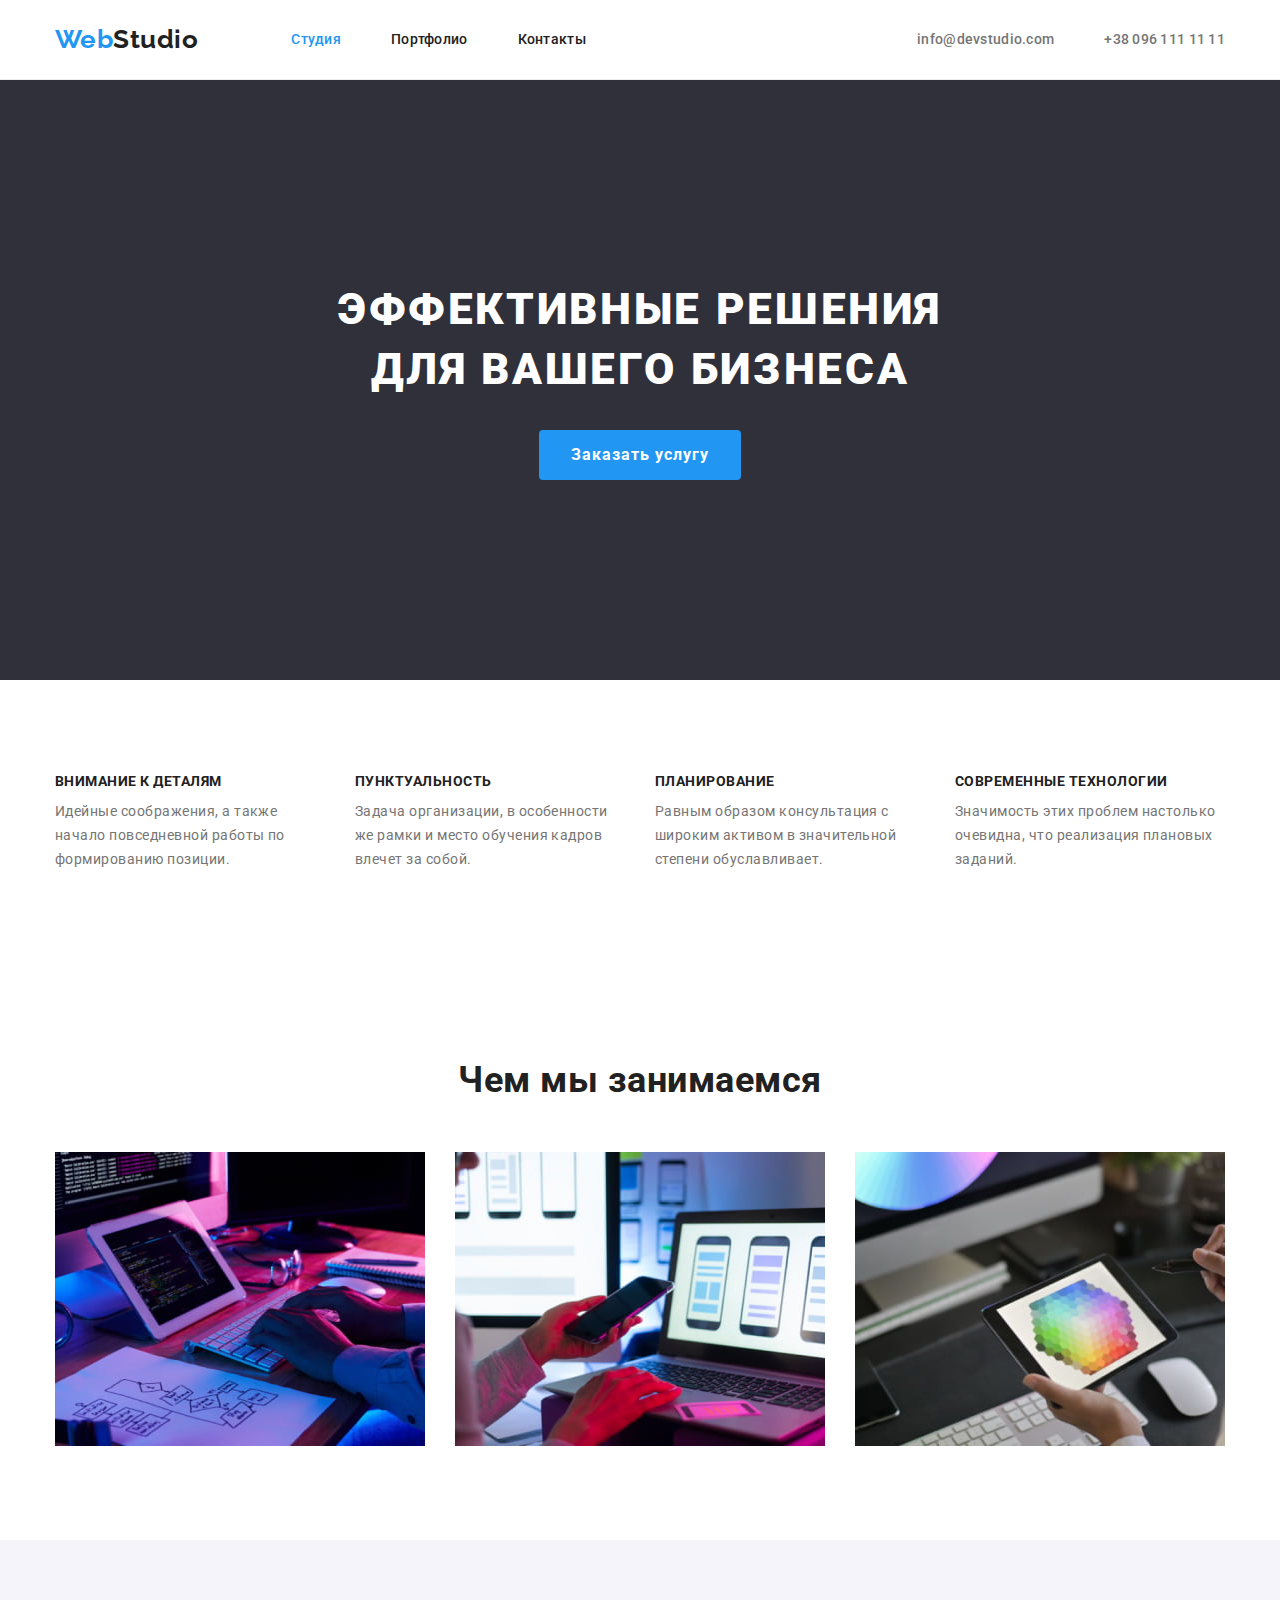
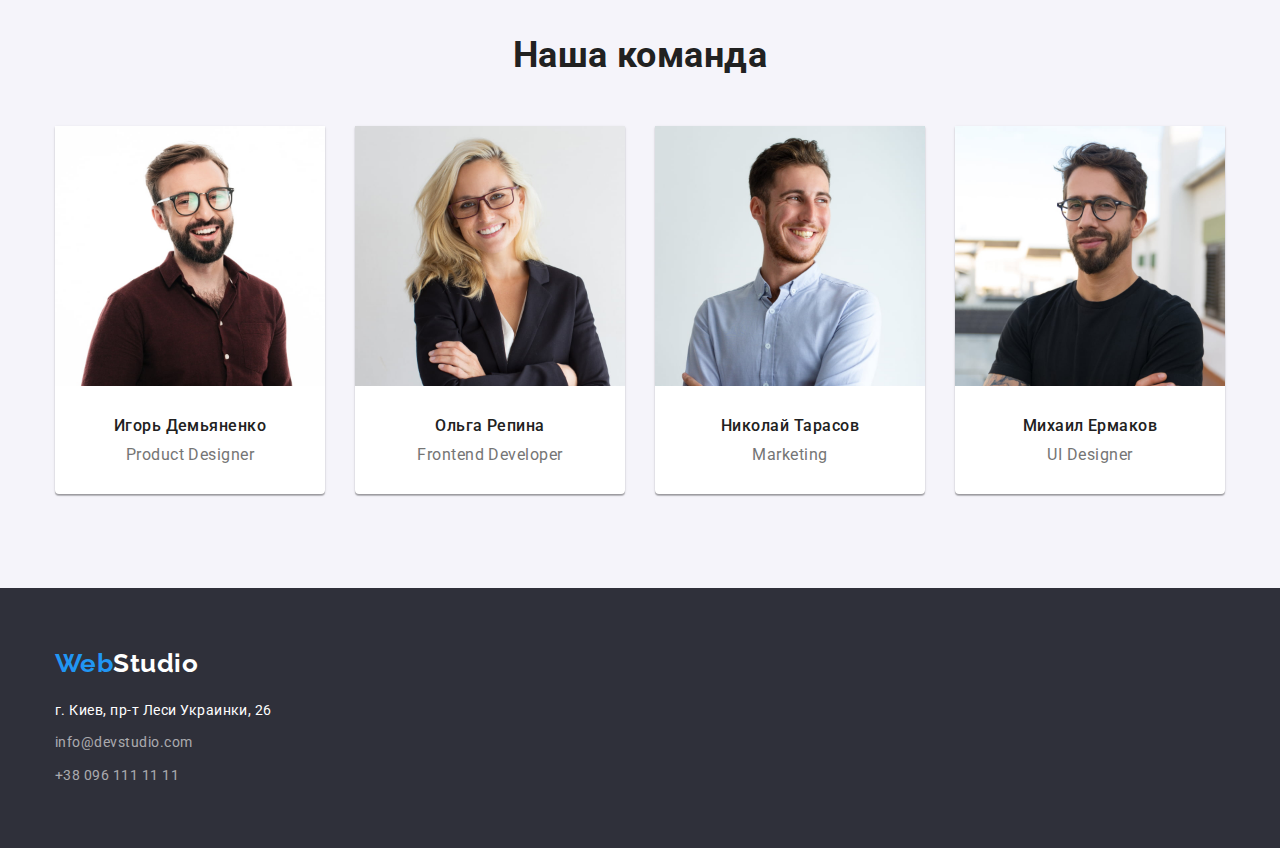
==== index.html @ 5b27667d "файлы с прошлого проэкта" ====
<!DOCTYPE html>
<html lang="ru">
<head>
    <meta charset="UTF-8">
    <meta http-equiv="X-UA-Compatible" content="IE=edge">
    <meta name="viewport" content="width=device-width, initial-scale=1.0">
    <title>Студия</title>
    <link rel="preconnect" href="https://fonts.googleapis.com">
    <link rel="preconnect" href="https://fonts.gstatic.com" crossorigin>
    <link href="https://fonts.googleapis.com/css2?family=Raleway:wght@700&family=Roboto:wght@400;500;700;900&display=swap"
        rel="stylesheet">
    <link rel="stylesheet" href="https://cdnjs.cloudflare.com/ajax/libs/modern-normalize/1.1.0/modern-normalize.min.css">
    <link rel="stylesheet" href="./css/styles.css">
</head>
<body>
    <header class="header">
        <div class="container main-head">
            <nav class="main-head">
                <a href="./index.html" lang="en" class="logo list"><span class="logo-blue list">Web</span>Studio</a>
                <ul class="header-nav list">
                    <li class="item"><a class="header-nav-link current" aria-current="true" href="./index.html">Студия</a></li>
                    <li class="item"><a class="header-nav-link" href="./portfolio.html">Портфолио</a></li>
                    <li class="item"><a class="header-nav-link" href="#">Контакты</a></li>
                </ul>
            </nav>
                <ul class="contacts list">
                    <li class="item"><a class="contacts-link" href="mailto:info@devstudio.com">info@devstudio.com</a></li>
                    <li class="item"><a class="contacts-link" href="tell:+380961111111">+38 096 111 11 11</a></li>
                </ul>
        </div>
    </header>
    <main>
    <section class="main">
        <div class="container">    
            <h1 class="main-title">Эффективные решения <br/>для вашего бизнеса</h1>
            <button class="main-button">Заказать услугу</button>
        </div>
    </section>
    <section class="section">
        <div class="container">
            <h2 class="visually-hidden">Наше преимущество</h2>
            <ul class="advantage-main list">
                <li class="item">
                <h3 class="advantage-title">Внимание к деталям</h3>
                <p class="advantage-text">Идейные соображения, а также начало повседневной работы по формированию позиции.</p>
                </li>
                <li class="item">
                    <h3 class="advantage-title">Пунктуальность</h3>
                    <p class="advantage-text">Задача организации, в особенности же рамки и место обучения кадров влечет за собой.</p>
                </li>
                <li class="item">
                    <h3 class="advantage-title">Планирование</h3>
                    <p class="advantage-text">Равным образом консультация с широким активом в значительной степени обуславливает.</p>
                </li>
                <li class="item">
                    <h3 class="advantage-title">Современные технологии</h3>
                    <p class="advantage-text">Значимость этих проблем настолько очевидна, что реализация плановых заданий.</p>
                </li>
            </ul>
        </div>
    </section>
    <section class="work section">
        <div class="container">
            <h2 class="work-title">Чем мы занимаемся</h2>
            <ul class="work-photo list">
                <li class="item"><img src="./images/pcwork.jpg" alt="работает за компьютером" width="370"></li>
                <li class="item"><img src="./images/telecomunnication.jpg" alt="работа с телефонными коммуникациями" width="370"></li>
                <li class="item"><img src="./images/design.jpg" alt="дизайн графиков" width="370"></li>
            </ul>
        </div>
    </section>
    <section class="command section">
        <div class="container">
            <h2 class="command-main-title">Наша команда</h2>
            <ul  class="command-main list">
                <li class="item"><img src="./images/igordemyanenko.jpg" alt="Игор Демьяненко" width="270">
            <div class="padding">
                <h3 class="command-title">Игорь Демьяненко</h3>
                <p lang="en" class="command-text">Product Designer</p>
            </div>
                </li>
                <li class="item"><img src="./images/olgarepina.jpg" alt="Ольга Репина" width="270">
            <div class="padding">
                <h3 class="command-title">Ольга Репина</h3>
                <p lang="en" class="command-text">Frontend Developer</p>
            </div>  
                </li>
                <li class="item"><img src="./images/nikolaitarasov.jpg" alt="Николай Тарасов" width="270">
            <div class="padding">
                <h3 class="command-title">Николай Тарасов</h3>
                <p lang="en" class="command-text">Marketing</p>
            </div>
                </li>
                <li class="item"><img src="./images/michailyermakov.jpg" alt="Михаил Ермаков" width="270">
            <div class="padding">
                <h3 class="command-title">Михаил Ермаков</h3>
                <p lang="en" class="command-text">UI Designer</p>
            </div>
                </li>
            </ul>
        </div>
    </section>
    </main>
    <footer class="footer">
        <div class="container">
            <a href="./index.html" lang="en" class="footer-logo list"><span class="logo-blue list">Web</span>Studio</a>
            <address class="address">
                <ul class="footer-adress list">
                    <li><a class="footer-googlemaps list" href="https://goo.gl/maps/NU1bq5NP4mPZCGpFA" target="_blank"
                            rel="noopener noreferrer">г. Киев, пр-т
                            Леси Украинки, 26</a></li>
                    <li><a class="footer-link list" href="mailto:info@devstudio.com">info@devstudio.com</a></li>
                    <li><a class="footer-link list" href="tell:+380961111111">+38 096 111 11 11</a></li>
                </ul>
            </address>
        </div>
    </footer>
</body>
</html>
---- css/styles.css ----
:root {
    --primary-text-color: #757575;
    --title-text-color: #212121;
    --accent-color: #2196F3;
    --primary-white: #FFFFFF;
    --background-color:#2F303A;
}

/*block css*/

.container {
    margin: 0 auto;
    width: 1200px;
    padding-left: 15px;
    padding-right: 15px;
}

h1,
h2,
h3,
ul,
p {
    margin: 0;
    padding: 0;
}

.section {
    padding-top: 94px;
    padding-bottom: 94px;
}

.visually-hidden {
    position: absolute;
    width: 1px;
    height: 1px;
    margin: -1px;
    border: 0;
    padding: 0;
    white-space: nowrap;
    clip-path: inset(100%);
    clip: rect(0 0 0 0);
    overflow: hidden;
}

img {
    display: block;
    max-width: 100%;
    height: auto;
}

/* index.html portfolio.html header footer,portfolio.html main */

body {
    color: var(--primary-text-color);
    font-family: 'Roboto',sans-serif;
    letter-spacing: 0.03em;
    background-color: var(--primary-white);
}

.logo {
    font-family: 'Raleway',serif;
    font-weight: 700;
    font-size: 26px;
    line-height: 1.19;
    color:var(--title-text-color);
    margin-right: 93px;
}

.logo-blue {
    color: var(--accent-color);
}

.header {
    border-bottom: 1px solid #ECECEC;
}

.main-head {
    display: flex;
    align-items: center;
}

.header-nav {
    display: flex;
}

.header-nav .item:not(:last-child) {
    margin-right: 50px;
}

.header-nav-link{
    display: block;
    padding-top: 32px;
    padding-bottom: 31px;
    font-weight: 500;
    font-size: 14px;
    line-height: 1.14;
    letter-spacing: 0.02em;
    color: var(--title-text-color);
    text-decoration: none;
}

.header-nav-link:focus,
.header-nav-link:hover{
    color: var(--accent-color);
}

.header-nav-link.current {
    color: var(--accent-color);
}

.list {
    text-decoration: none;
    list-style: none;
}

.contacts {
    display: flex;
    margin-left: auto;
}

.contacts-link {
    padding-top: 32px;
    padding-bottom: 31px;
    font-weight: 500;
    font-size: 14px;
    line-height: 1.14;
    letter-spacing: 0.02em;
    text-decoration: none;
    color: var(--primary-text-color);
}

.contacts-link:hover,
.contacts-link:focus {
    color: var(--accent-color);
}

.contacts .item:not(:last-child) {
    margin-right: 50px;
}

.portfolio-nav {
    display: flex;
    justify-content:center;
}

.portfolio-nav .item:not(:last-child) {
    margin-right: 8px;
}

.portfolio-button {
    font-family: 'Roboto', sans-serif;
    font-weight: 500;
    font-size: 16px;
    line-height:1.62;
    color: var(--title-text-color);
    background-color: #F5F4FA;
    letter-spacing: 0.03em;
    cursor: pointer;
    padding: 6px 22px;
    text-align: center;
    border-radius: 4px;
    border: 1px transparent;
}

.portfolio-button:focus,
.portfolio-button:hover {
    background-color: var(--accent-color);
    color: var(--primary-white);
}

.portfolio-main {
    display: flex;
    margin-top: 50px;
    flex-wrap: wrap;
}

.portfolio-main-pad {
    border: 1px solid #EEEEEE;
    border-top: transparent;
    padding: 20px 24px;
}

.portfolio-main .item {
    margin-right: 30px;
    margin-bottom: 30px;
    width: calc(100% / 3 - 20px);
}

.portfolio-main .item:nth-child(3n) {
    margin-right: 0px;
}

.portfolio-main .item:nth-last-child(-n+3) {
    margin-bottom: 0;
}

.portfolio-title {
    font-weight: 700;
    font-size: 18px;
    line-height: 2;
    letter-spacing: 0.06em;
    color: var(--title-text-color);
}

.portfolio-text {
    font-size: 16px;
    line-height: 1.9;
    margin-top: 4px;
}

.footer {
    background-color: var(--background-color);
    padding-top: 60px;
    padding-bottom: 60px;
}

.footer-adress li:not(:first-child) {
    margin-top: 9px;
}

.footer-logo {
    font-family: 'Raleway',serif;
    font-weight: 700;
    font-size: 26px;
    line-height: 1.19;
    color: var(--primary-white);

}

.footer-googlemaps {
    font-size: 14px;
    line-height: 1.7;
    color: var(--primary-white);
}

.footer-link {
    font-size: 14px;
    line-height: 1.7;
    color: rgba(255, 255, 255, 0.6);
}

.footer-googlemaps:hover,
.footer-googlemaps:focus {
    color: var(--accent-color);
}

.footer-link:hover,
.footer-link:focus {
    color: var(--accent-color);
}

/* index.html main */

.main {
    background-color: var(--background-color);
    padding-top: 200px;
    padding-bottom: 200px;
    text-align: center;
}

.main-title {
    font-weight: 900;
    font-size: 44px;
    line-height: 1.36;
    text-align: center;
    letter-spacing: 0.06em;
    text-transform: uppercase;
    color: var(--primary-white);
}

.main-button {
    font-family: 'Roboto' , sans-serif;
    font-weight: 700;
    font-size: 16px;
    line-height: 1.88;
    letter-spacing: 0.06em;
    color: var(--primary-white);
    background-color: var(--accent-color);
    cursor: pointer;
    padding: 10px 32px;
    min-width: 200px;
    text-align: center;
    border-radius: 4px;
    border: none;
    margin-top: 30px;
}

.main-button:focus,
.main-button:hover {
    color: var(--primary-white);
}

.advantage-main {

    display: flex;
    text-align: left;
}

.advantage-main .item {
    width: calc(100% / 3 - 30px);
}

.advantage-main li:not(:last-child) {
    margin-right: 30px;
}

.advantage-title {
    font-size: 14px;
    line-height: 1.14;
    text-transform: uppercase;
    color: var(--title-text-color);
}

.advantage-text {
    margin-top: 10px;
    font-size: 14px;
    line-height: 1.71;
}

.work-title {
    font-weight: 700;
    font-size: 36px;
    line-height: 1.17;
    text-align: center;
    color: var(--title-text-color);
}

.work-photo {
    display: flex;
    margin-top: 50px;
}

.work-photo .item:not(:last-child) {
    margin-right: 30px;
}

.command {
    background-color: #F5F4FA;
}

.command-main {
    display: flex;
    margin-top: 50px;
}

.command-main .item {
    text-align: center;
    border-radius: 0px 0px 4px 4px;
    background-color: var(--primary-white);
    box-shadow: 0px 1px 3px rgba(0, 0, 0, 0.12),
    0px 1px 1px rgba(0, 0, 0, 0.14),
    0px 2px 1px rgba(0, 0, 0, 0.2);
}

.command-main .item:not(:last-child) {
    margin-right: 30px;
}

.command-main .padding {
    padding-top: 30px;
    padding-bottom: 30px;
}

.command-main-title {
    font-weight: 700;
    font-size: 36px;
    line-height: 1.17;
    text-align: center;
    color: var(--title-text-color);
}

.command-title {
    font-weight: 500;
    font-size: 16px;
    line-height: 1.19;
    color: var(--title-text-color);
}

.command-text {
    margin-top: 10px;
    font-size: 16px;
    line-height: 1.19;
}

.address {
    font-style: normal;
    margin-top: 20px;
}
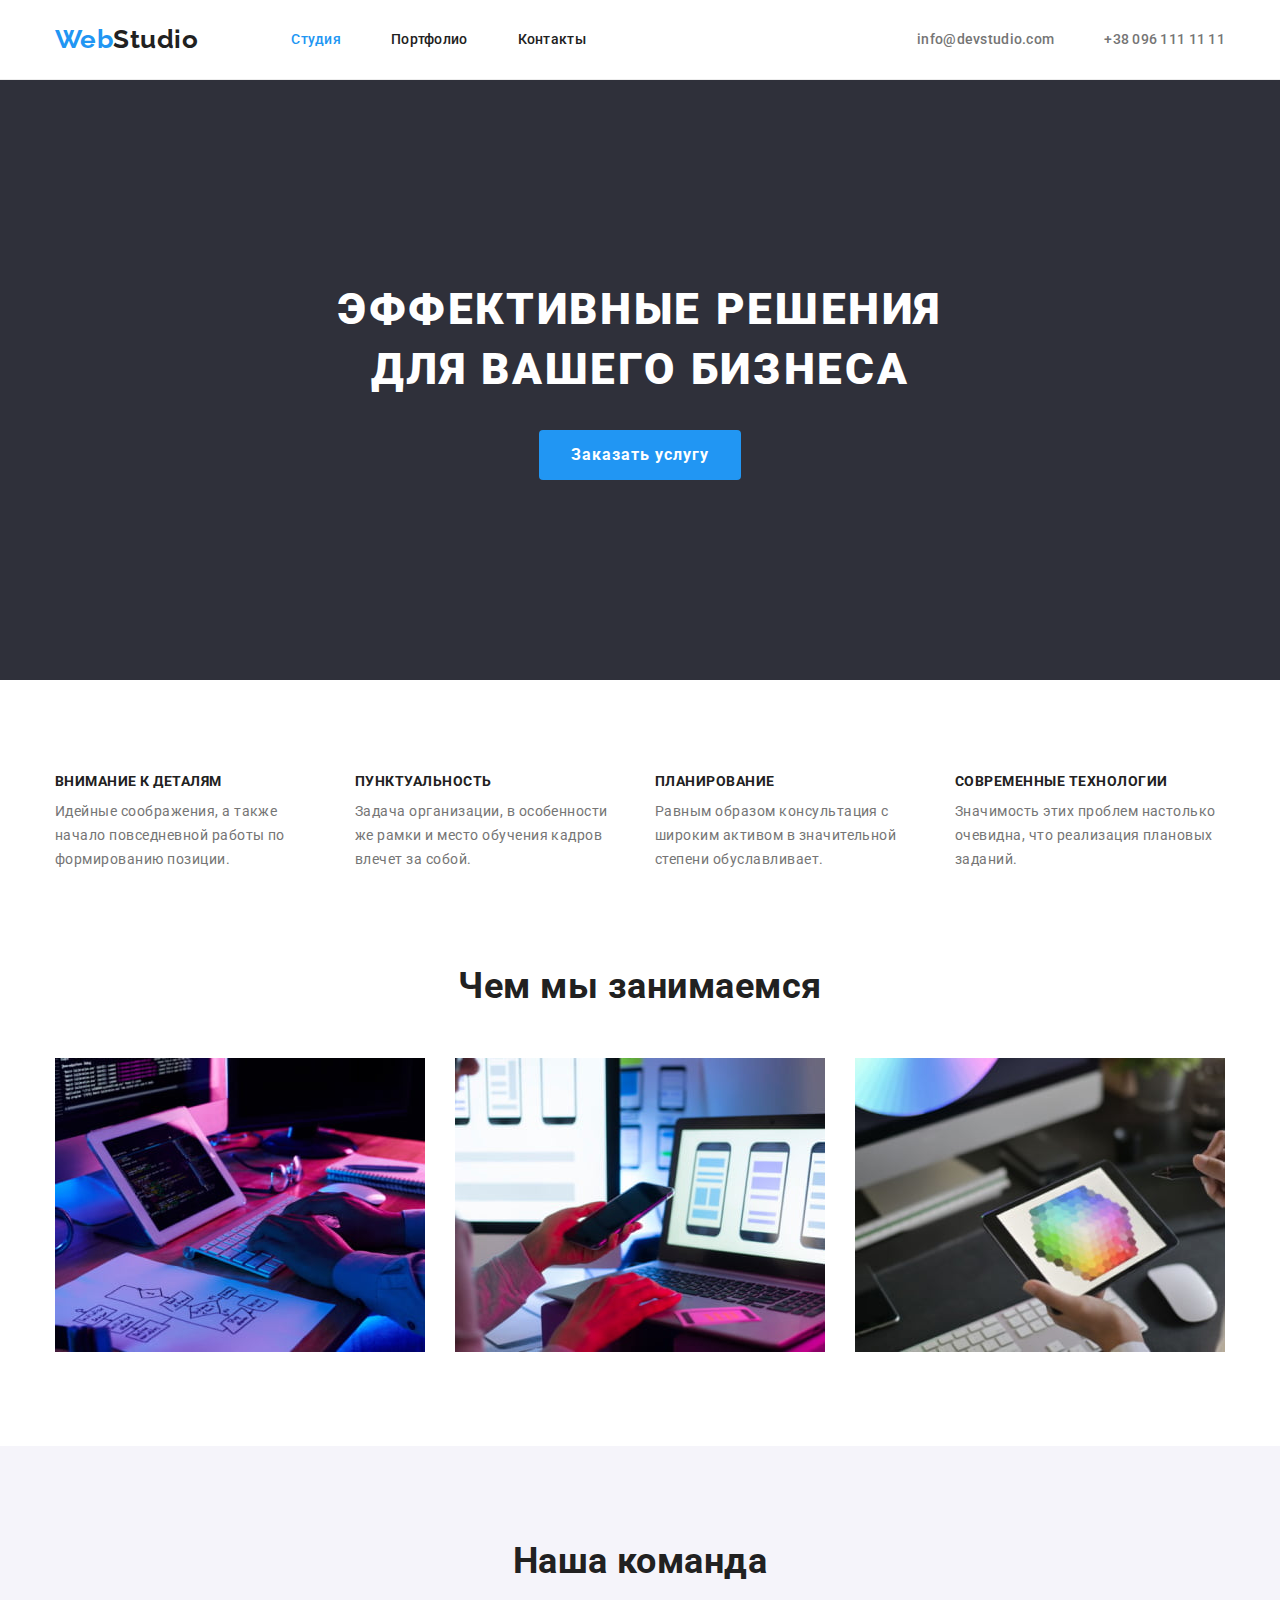
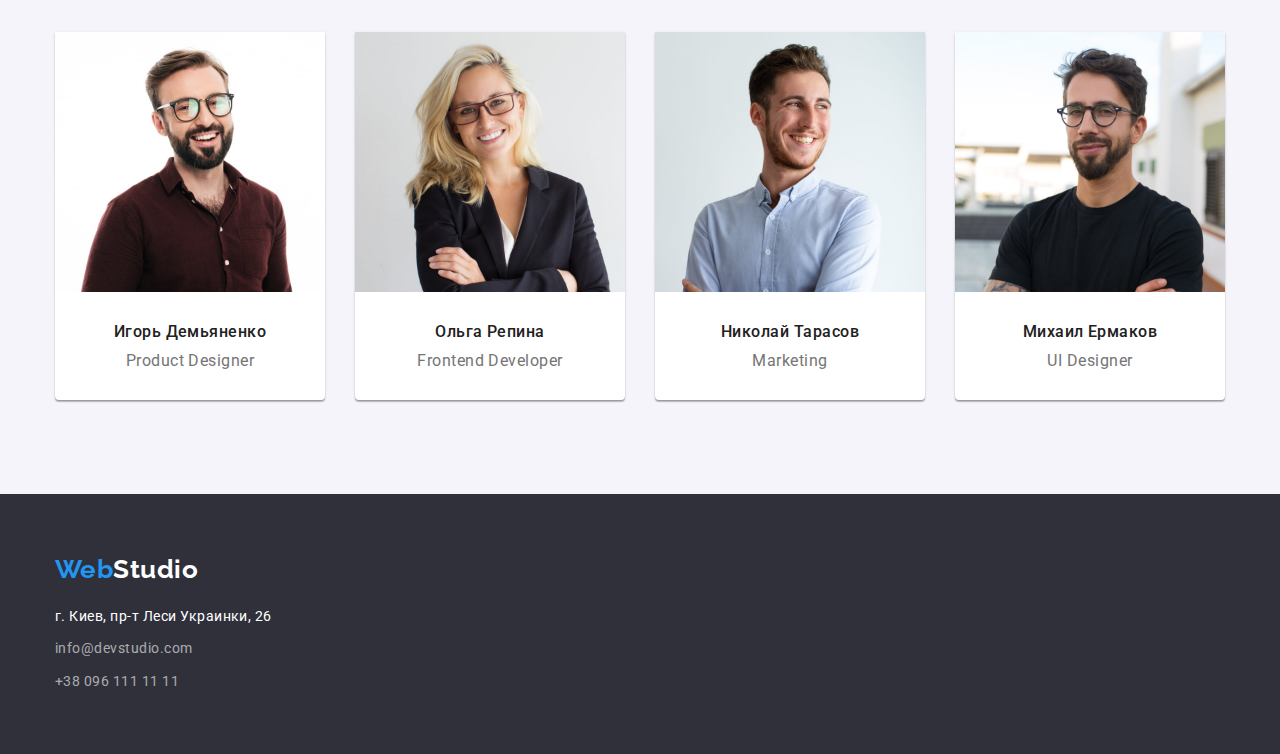
==== commit e1566ec3: "убран лишний падинг" ====
--- a/index.html
+++ b/index.html
@@ -59,7 +59,7 @@
             </ul>
         </div>
     </section>
-    <section class="work section">
+    <section class="work">
         <div class="container">
             <h2 class="work-title">Чем мы занимаемся</h2>
             <ul class="work-photo list">
--- a/css/styles.css
+++ b/css/styles.css
@@ -317,6 +317,10 @@
     line-height: 1.71;
 }
 
+.work {
+    padding-bottom: 94px;
+}
+
 .work-title {
     font-weight: 700;
     font-size: 36px;
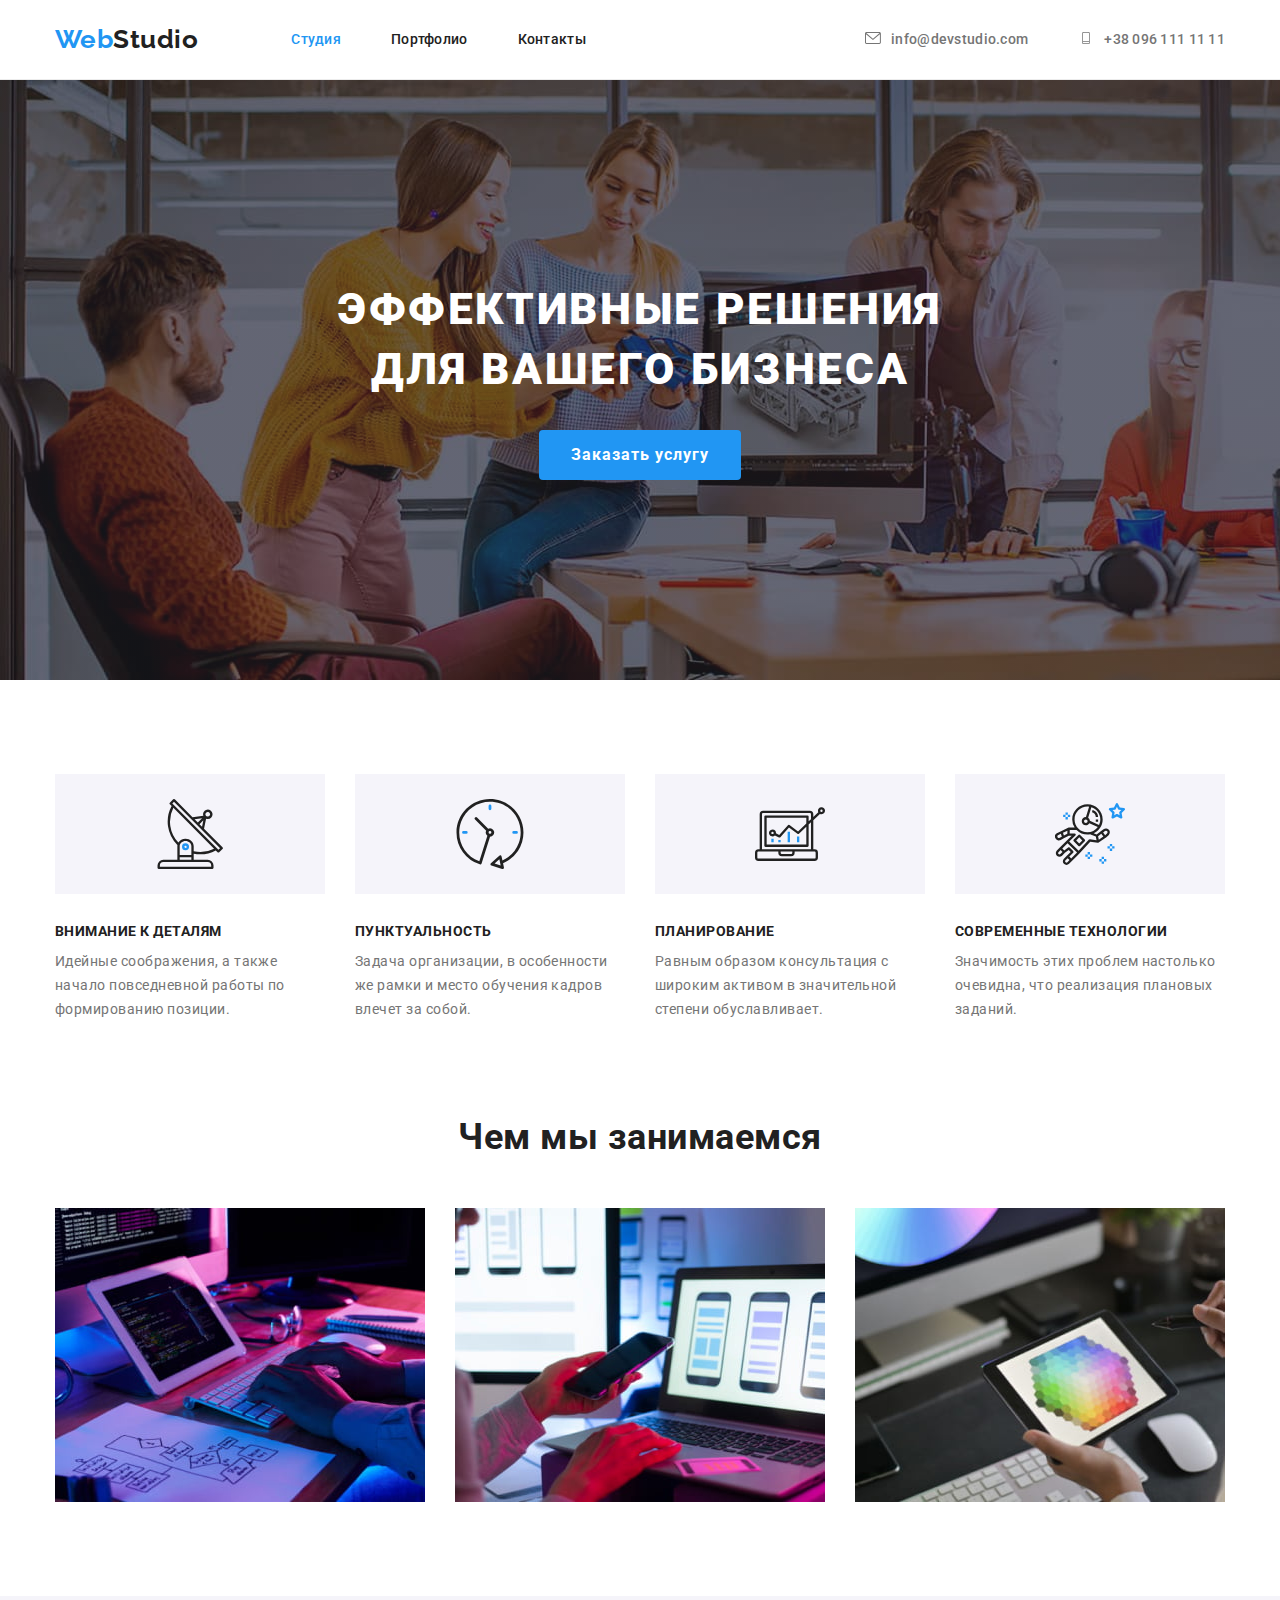
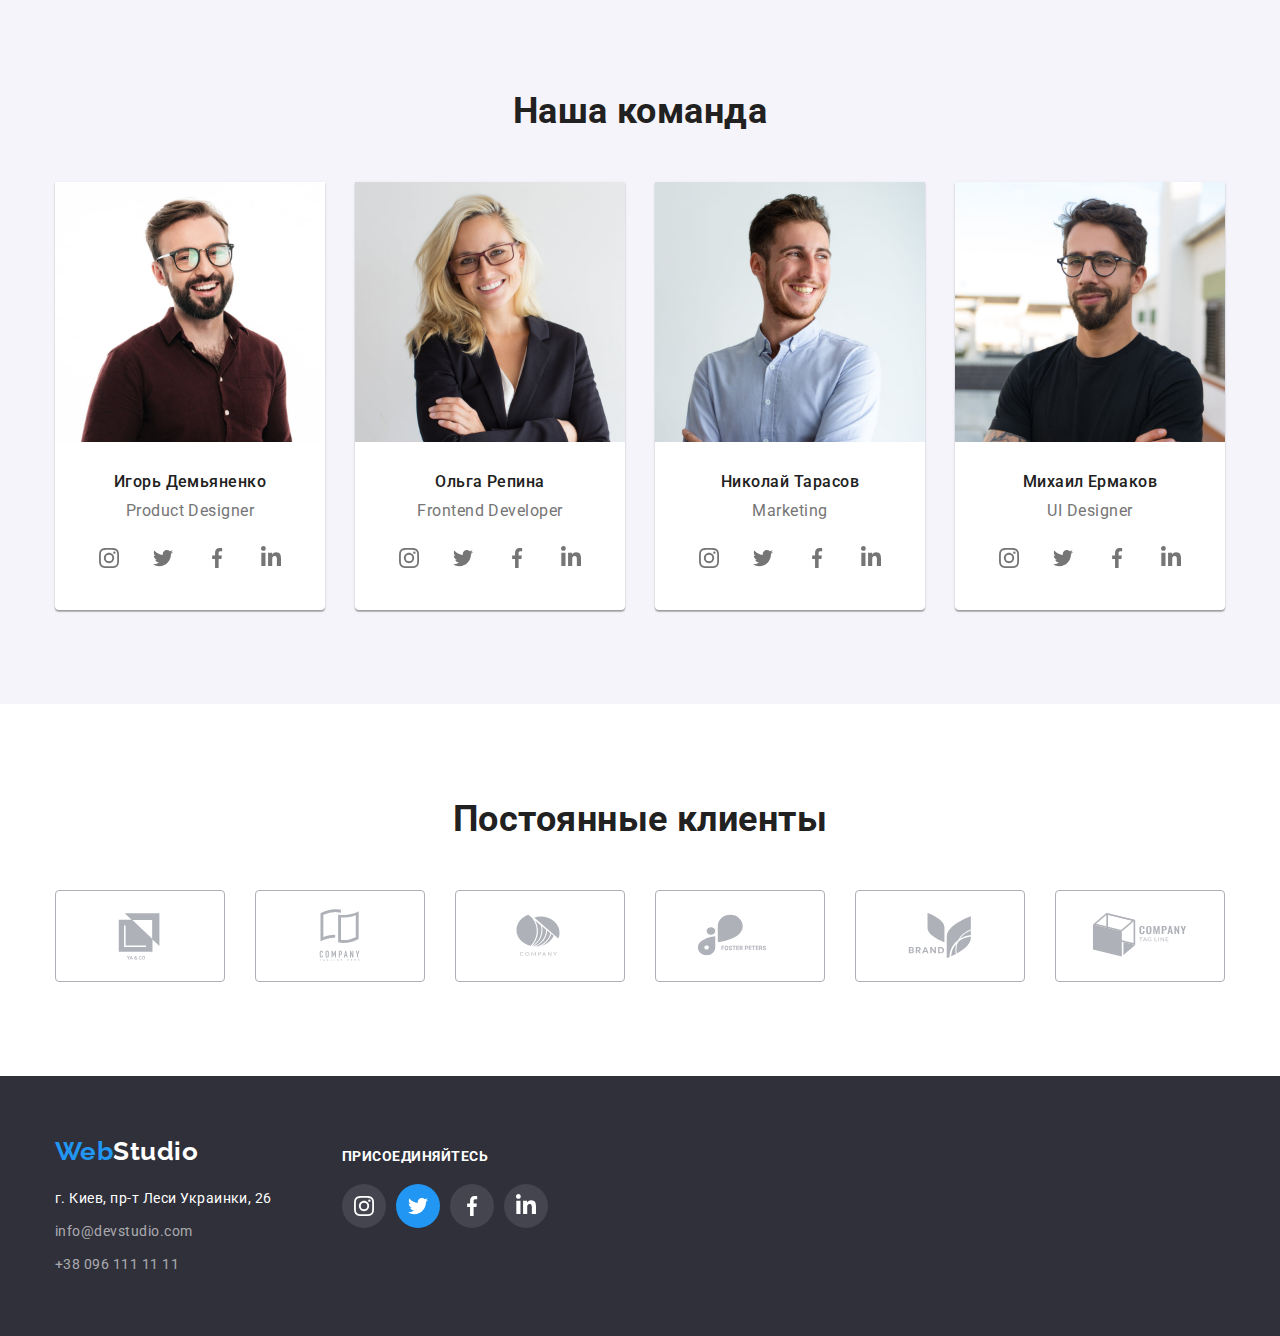
==== commit ca427c7b: "добавил фон и иконки на первую страницу" ====
--- a/index.html
+++ b/index.html
@@ -24,14 +24,23 @@
                 </ul>
             </nav>
                 <ul class="contacts list">
-                    <li class="item"><a class="contacts-link" href="mailto:info@devstudio.com">info@devstudio.com</a></li>
-                    <li class="item"><a class="contacts-link" href="tell:+380961111111">+38 096 111 11 11</a></li>
+                    <li class="item">
+                        <a class="contacts-link" href="mailto:info@devstudio.com">
+                            <svg class="contacts_icon" width="16" height="12">
+                                <use href="./images/icons.svg#envelope"></use>
+                            </svg>info@devstudio.com</a>
+                    </li>
+                    <li class="item">
+                        <a class="contacts-link" href="tell:+380961111111">
+                            <svg class="contacts_icon" width="16" height="12">
+                                <use href="./images/icons.svg#telephone"></use>
+                        </svg>+38 096 111 11 11</a></li>
                 </ul>
         </div>
     </header>
     <main>
-    <section class="main">
-        <div class="container">    
+    <section class="main overlay">
+        <div class="container">   
             <h1 class="main-title">Эффективные решения <br/>для вашего бизнеса</h1>
             <button class="main-button">Заказать услугу</button>
         </div>
@@ -41,18 +50,38 @@
             <h2 class="visually-hidden">Наше преимущество</h2>
             <ul class="advantage-main list">
                 <li class="item">
+                <div class="advantage-icon">
+                    <svg width="70" height="70">
+                        <use href="./images/icons.svg#sat"></use>
+                    </svg>
+                </div>
                 <h3 class="advantage-title">Внимание к деталям</h3>
                 <p class="advantage-text">Идейные соображения, а также начало повседневной работы по формированию позиции.</p>
                 </li>
                 <li class="item">
+                    <div class="advantage-icon">
+                        <svg width="70" height="70">
+                            <use href="./images/icons.svg#clock"></use>
+                        </svg>
+                    </div>
                     <h3 class="advantage-title">Пунктуальность</h3>
                     <p class="advantage-text">Задача организации, в особенности же рамки и место обучения кадров влечет за собой.</p>
                 </li>
                 <li class="item">
+                    <div class="advantage-icon">
+                        <svg width="70" height="70">
+                            <use href="./images/icons.svg#diagram"></use>
+                        </svg>
+                    </div>
                     <h3 class="advantage-title">Планирование</h3>
                     <p class="advantage-text">Равным образом консультация с широким активом в значительной степени обуславливает.</p>
                 </li>
                 <li class="item">
+                    <div class="advantage-icon">
+                        <svg width="70" height="70">
+                            <use href="./images/icons.svg#astronaut"></use>
+                        </svg>
+                    </div>
                     <h3 class="advantage-title">Современные технологии</h3>
                     <p class="advantage-text">Значимость этих проблем настолько очевидна, что реализация плановых заданий.</p>
                 </li>
@@ -77,43 +106,219 @@
             <div class="padding">
                 <h3 class="command-title">Игорь Демьяненко</h3>
                 <p lang="en" class="command-text">Product Designer</p>
+                <ul class="command-link list">
+                    <li>
+                        <a class="command-link-bg" href="">
+                            <svg class="command-icon">
+                                <use href="./images/icons.svg#instagram"></use>
+                            </svg></a>
+                    </li>
+                    <li>
+                        <a class="command-link-bg" href="">
+                            <svg class="command-icon">
+                                <use href="./images/icons.svg#twitter"></use>
+                            </svg></a>
+                    </li>
+                    <li>
+                        <a class="command-link-bg" href="">
+                            <svg class="command-icon">
+                                <use href="./images/icons.svg#facebook"></use>
+                            </svg></a>
+                    </li>
+                    <li class="command-link-bg" href=""><a>
+                            <svg class="command-icon">
+                                <use href="./images/icons.svg#linkedin"></use>
+                            </svg></a>
+                    </li>
+                    </ul>
             </div>
                 </li>
                 <li class="item"><img src="./images/olgarepina.jpg" alt="Ольга Репина" width="270">
             <div class="padding">
                 <h3 class="command-title">Ольга Репина</h3>
                 <p lang="en" class="command-text">Frontend Developer</p>
+                <ul class="command-link list">
+                    <li>
+                        <a class="command-link-bg" href="">
+                            <svg class="command-icon">
+                                <use href="./images/icons.svg#instagram"></use>
+                            </svg></a>
+                    </li>
+                    <li>
+                        <a class="command-link-bg" href="">
+                            <svg class="command-icon">
+                                <use href="./images/icons.svg#twitter"></use>
+                            </svg></a>
+                    </li>
+                    <li>
+                        <a class="command-link-bg" href="">
+                            <svg class="command-icon">
+                                <use href="./images/icons.svg#facebook"></use>
+                            </svg></a>
+                    </li>
+                    <li class="command-link-bg" href=""><a>
+                            <svg class="command-icon">
+                                <use href="./images/icons.svg#linkedin"></use>
+                            </svg></a>
+                    </li>
+                </ul>
             </div>  
                 </li>
                 <li class="item"><img src="./images/nikolaitarasov.jpg" alt="Николай Тарасов" width="270">
             <div class="padding">
                 <h3 class="command-title">Николай Тарасов</h3>
                 <p lang="en" class="command-text">Marketing</p>
+                <ul class="command-link list">
+                    <li>
+                        <a class="command-link-bg" href="">
+                            <svg class="command-icon">
+                                <use href="./images/icons.svg#instagram"></use>
+                            </svg></a>
+                    </li>
+                    <li>
+                        <a class="command-link-bg" href="">
+                            <svg class="command-icon">
+                                <use href="./images/icons.svg#twitter"></use>
+                            </svg></a>
+                    </li>
+                    <li>
+                        <a class="command-link-bg" href="">
+                            <svg class="command-icon">
+                                <use href="./images/icons.svg#facebook"></use>
+                            </svg></a>
+                    </li>
+                    <li class="command-link-bg" href=""><a>
+                            <svg class="command-icon">
+                                <use href="./images/icons.svg#linkedin"></use>
+                            </svg></a>
+                    </li>
+                </ul>
             </div>
                 </li>
                 <li class="item"><img src="./images/michailyermakov.jpg" alt="Михаил Ермаков" width="270">
             <div class="padding">
                 <h3 class="command-title">Михаил Ермаков</h3>
                 <p lang="en" class="command-text">UI Designer</p>
+                <ul class="command-link list">
+                    <li>
+                        <a class="command-link-bg" href="">
+                            <svg class="command-icon">
+                                <use href="./images/icons.svg#instagram"></use>
+                            </svg></a>
+                    </li>
+                    <li>
+                        <a class="command-link-bg" href="">
+                            <svg class="command-icon">
+                                <use href="./images/icons.svg#twitter"></use>
+                            </svg></a>
+                    </li>
+                    <li>
+                        <a class="command-link-bg" href="">
+                            <svg class="command-icon">
+                                <use href="./images/icons.svg#facebook"></use>
+                            </svg></a>
+                    </li>
+                    <li class="command-link-bg" href=""><a>
+                            <svg class="command-icon">
+                                <use href="./images/icons.svg#linkedin"></use>
+                            </svg></a>
+                    </li>
+                </ul>
             </div>
                 </li>
             </ul>
         </div>
     </section>
-    </main>
+    <section class="clients section">
+        <h2 class="clients-title">Постоянные клиенты</h2>
+        <ul class="clients-link list">
+            <li>
+                <a class="clients-link-bg" href="">
+                    <svg class="clients-icon">
+                        <use href="./images/icons.svg#client1"></use>
+                    </svg></a>
+            </li>
+            <li>
+                <a class="clients-link-bg" href="">
+                    <svg class="clients-icon">
+                        <use href="./images/icons.svg#client2"></use>
+                    </svg></a>
+            </li>
+            <li>
+                <a class="clients-link-bg" href="">
+                    <svg class="clients-icon">
+                        <use href="./images/icons.svg#client3"></use>
+                    </svg></a>
+            </li>
+            <li>
+                <a class="clients-link-bg" href="">
+                    <svg class="clients-icon">
+                        <use href="./images/icons.svg#client4"></use>
+                    </svg></a>
+            </li>
+            <li>
+                <a class="clients-link-bg" href="">
+                    <svg class="clients-icon">
+                        <use href="./images/icons.svg#client5"></use>
+                    </svg></a>
+            </li>
+            <li>
+                <a class="clients-link-bg" href="">
+                    <svg class="clients-icon">
+                        <use href="./images/icons.svg#client6"></use>
+                    </svg></a>
+            </li>
+        </ul>
+
+    </section>
     <footer class="footer">
         <div class="container">
-            <a href="./index.html" lang="en" class="footer-logo list"><span class="logo-blue list">Web</span>Studio</a>
-            <address class="address">
-                <ul class="footer-adress list">
-                    <li><a class="footer-googlemaps list" href="https://goo.gl/maps/NU1bq5NP4mPZCGpFA" target="_blank"
-                            rel="noopener noreferrer">г. Киев, пр-т
-                            Леси Украинки, 26</a></li>
-                    <li><a class="footer-link list" href="mailto:info@devstudio.com">info@devstudio.com</a></li>
-                    <li><a class="footer-link list" href="tell:+380961111111">+38 096 111 11 11</a></li>
-                </ul>
-            </address>
-        </div>
+            <ul class="footer-main list">
+                <li>
+                    <a href="./index.html" lang="en" class="footer-logo list"><span class="logo-blue list">Web</span>Studio</a>
+                    <address class="address">
+                        <ul class="footer-adress list">
+                            <li><a class="footer-googlemaps list" href="https://goo.gl/maps/NU1bq5NP4mPZCGpFA" target="_blank"
+                                    rel="noopener noreferrer">г. Киев, пр-т
+                                    Леси Украинки, 26</a></li>
+                            <li><a class="footer-link list" href="mailto:info@devstudio.com">info@devstudio.com</a></li>
+                            <li><a class="footer-link list" href="tell:+380961111111">+38 096 111 11 11</a></li>
+                        </ul>
+                    </address>
+                </li>
+            <li class="social">
+                <h2 class="social-title">ПРИСОЕДИНЯЙТЕСЬ</h2>
+                    <address>
+                        <ul class="social-link list">
+                            <li>
+                                <a class="social-link-bg" href="">
+                                    <svg class="social-icon">
+                                        <use href="./images/icons.svg#instagram"></use>
+                                    </svg></a>
+                            </li>
+                            <li>
+                                <a class="social-link-bg twitter" href="">
+                                    <svg class="social-icon">
+                                        <use href="./images/icons.svg#twitter"></use>
+                                    </svg></a>
+                            </li>
+                            <li>
+                                <a class="social-link-bg" href="">
+                                    <svg class="social-icon">
+                                        <use href="./images/icons.svg#facebook"></use>
+                                    </svg></a>
+                            </li>
+                            <li class="social-link-bg" href=""><a>
+                                    <svg class="command-icon">
+                                        <use href="./images/icons.svg#linkedin"></use>
+                                    </svg></a>
+                            </li>
+                        </ul>
+                    </address>
+                </li>
+            </ul>
+        </div>
+
     </footer>
 </body>
 </html>--- a/css/styles.css
+++ b/css/styles.css
@@ -4,6 +4,7 @@
     --accent-color: #2196F3;
     --primary-white: #FFFFFF;
     --background-color:#2F303A;
+    --second-bg:#F5F4FA;
 }
 
 /*block css*/
@@ -138,6 +139,11 @@
     margin-right: 50px;
 }
 
+.contacts_icon {
+    fill: currentColor;
+    margin-right: 10px;
+}
+
 .portfolio-nav {
     display: flex;
     justify-content:center;
@@ -252,10 +258,17 @@
 /* index.html main */
 
 .main {
-    background-color: var(--background-color);
     padding-top: 200px;
     padding-bottom: 200px;
     text-align: center;
+}
+
+.overlay {
+    max-width: 1600px;
+    height: 600px;
+    margin-left: auto;
+    margin-right: auto;
+    background-image: linear-gradient(to right, rgba(47, 48, 58, 0.4), rgba(47, 48, 58, 0.4)), url(../images/bg.jpg);
 }
 
 .main-title {
@@ -296,6 +309,14 @@
     text-align: left;
 }
 
+.advantage-icon {
+    display: flex;
+    align-items: center;
+    justify-content: center;
+    height: 120px;
+    background-color: var(--second-bg);
+}
+
 .advantage-main .item {
     width: calc(100% / 3 - 30px);
 }
@@ -305,6 +326,7 @@
 }
 
 .advantage-title {
+    margin-top: 30px;
     font-size: 14px;
     line-height: 1.14;
     text-transform: uppercase;
@@ -339,7 +361,7 @@
 }
 
 .command {
-    background-color: #F5F4FA;
+    background-color: var(--second-bg);
 }
 
 .command-main {
@@ -386,8 +408,135 @@
     line-height: 1.19;
 }
 
+.command-link {
+    display: flex;
+    padding-top: 16px;
+    margin: 0;
+    justify-content: center;
+}
+
+.command-icon {
+    padding: 0;
+    width: 20px;
+    height: 20px;
+}
+
+.command-link li:not(:last-child) {
+    margin-right: 10px;
+}
+
+.command-link-bg {
+    display: flex;
+    justify-content: center;
+    align-items: center;
+    width: 44px;
+    height: 44px;
+    border-radius: 50%;
+    cursor: pointer;
+    fill: var(--primary-text-color);
+}
+
+.command-link-bg:hover {
+    fill: var(--primary-white);
+    background-color: #2196F3;
+}
+    
+.clients-title {
+    font-weight: 700;
+    font-size: 36px;
+    line-height: 1.17;
+    text-align: center;
+    color: var(--title-text-color);
+}
+
+.clients-link {
+    display: flex;
+    padding: 0;
+    margin-top: 50px;
+    margin-bottom: 0;
+    justify-content: center;
+}
+
+.clients-link-bg {
+    display: flex;
+    justify-content: center;
+    align-items: center;
+    width: 170px;
+    height: 92px;
+    border-radius: 4px;
+    border: 1px solid;
+    border-color:#AFB1B8;;
+    cursor: pointer;
+    fill: #AFB1B8;
+}
+
+.clients-icon {
+    padding: 0;
+    width: 106px;
+    height: 60px;
+}
+
+.clients-link li:not(:last-child) {
+    margin-right: 30px;
+}
+
+.clients-link-bg:hover {
+    fill: var(--accent-color);
+    border-color: var(--accent-color);
+}
+
 .address {
     font-style: normal;
     margin-top: 20px;
 }
 
+.social-title {
+    Font-style: Bold;
+    Font-size: 14px;
+    Line-height: 16px;
+    color: var(--primary-white);
+    margin-top: 12px;
+}
+
+.footer-main {
+    display: flex;
+    text-align: left;
+    justify-content: flex-start;
+}
+
+.social {
+    margin-left: 70px;
+}
+
+.social-link {
+    display: flex;
+    padding: 0;
+    margin-top: 20px;
+    margin-bottom: 0;
+}
+
+.social-icon {
+    padding: 0;
+    width: 20px;
+    height: 20px;
+}
+
+.social-link li:not(:last-child) {
+    margin-right: 10px;
+}
+
+.social-link-bg {
+    display: flex;
+    justify-content: center;
+    align-items: center;
+    width: 44px;
+    height: 44px;
+    border-radius: 50%;
+    cursor: pointer;
+    fill: var(--primary-white);
+    background-color: rgba(255, 255, 255, 0.1);
+}
+
+.twitter {
+    background-color: var(--accent-color);
+}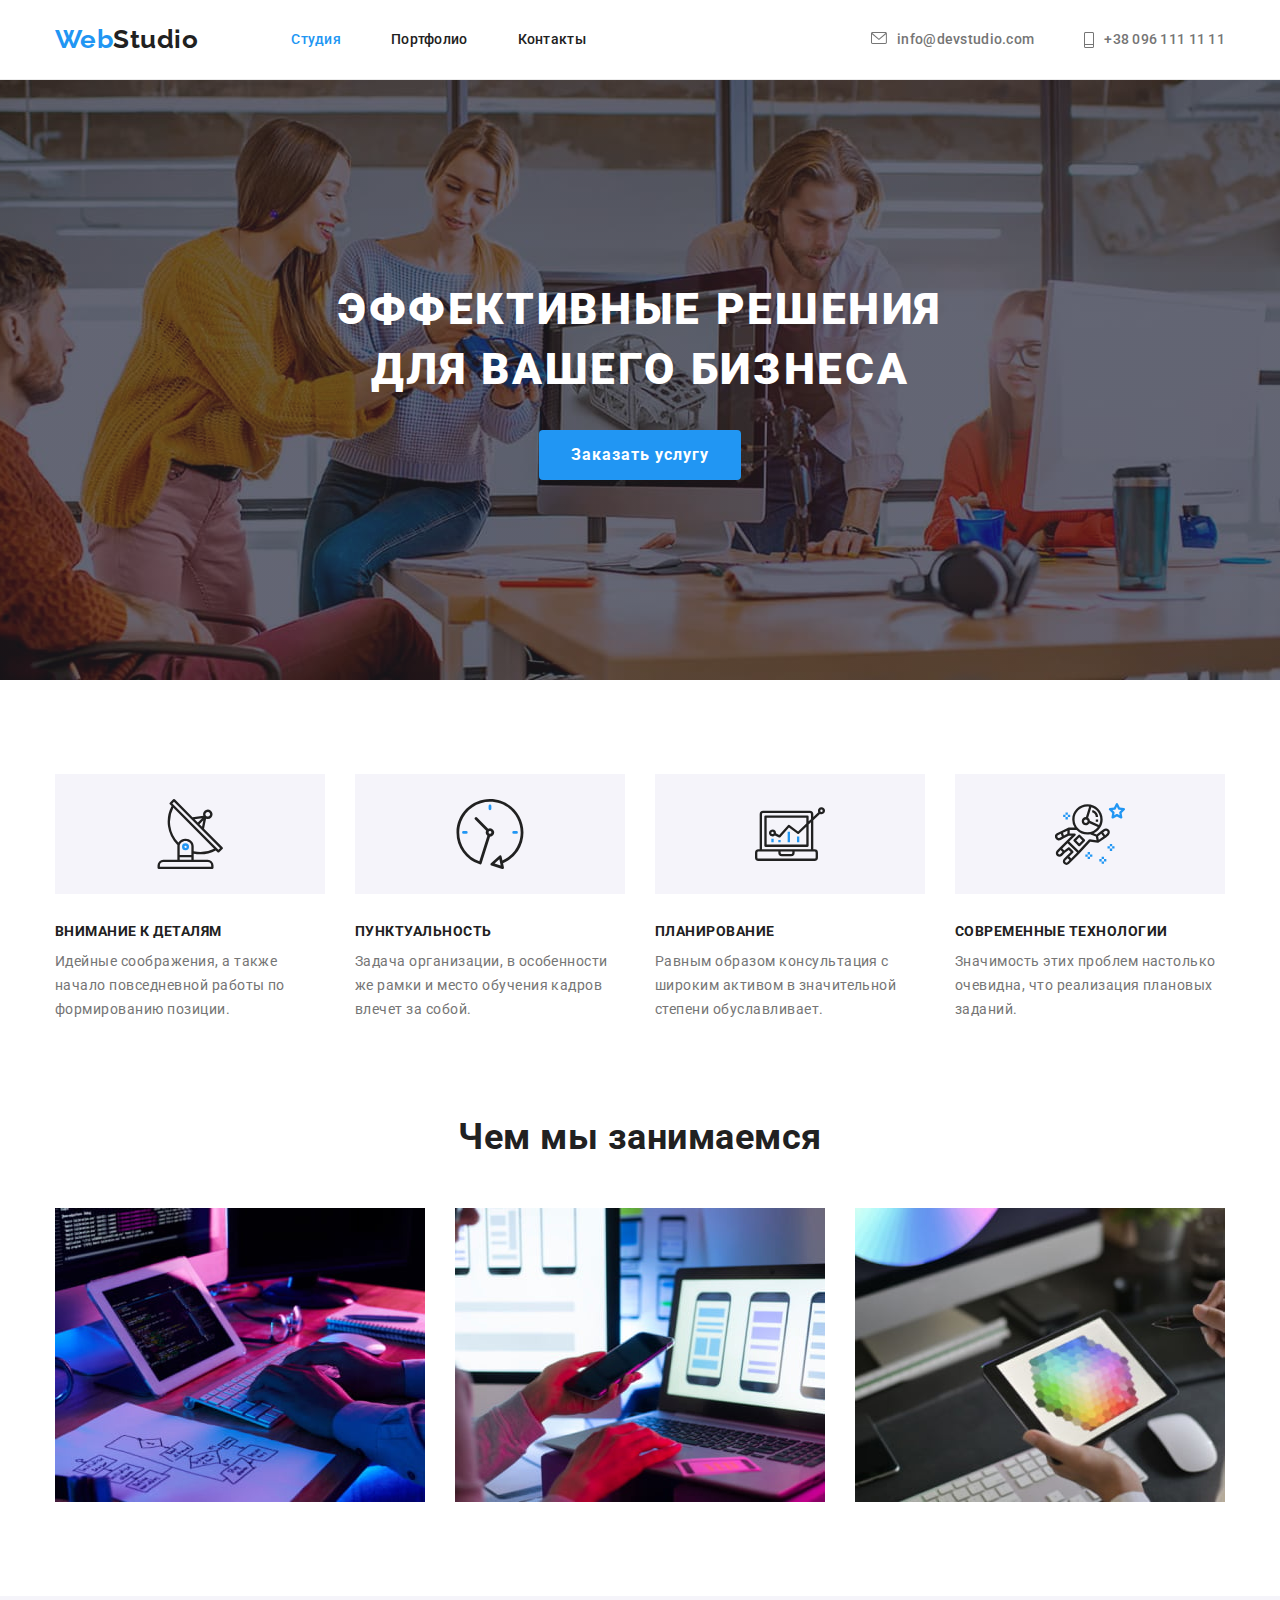
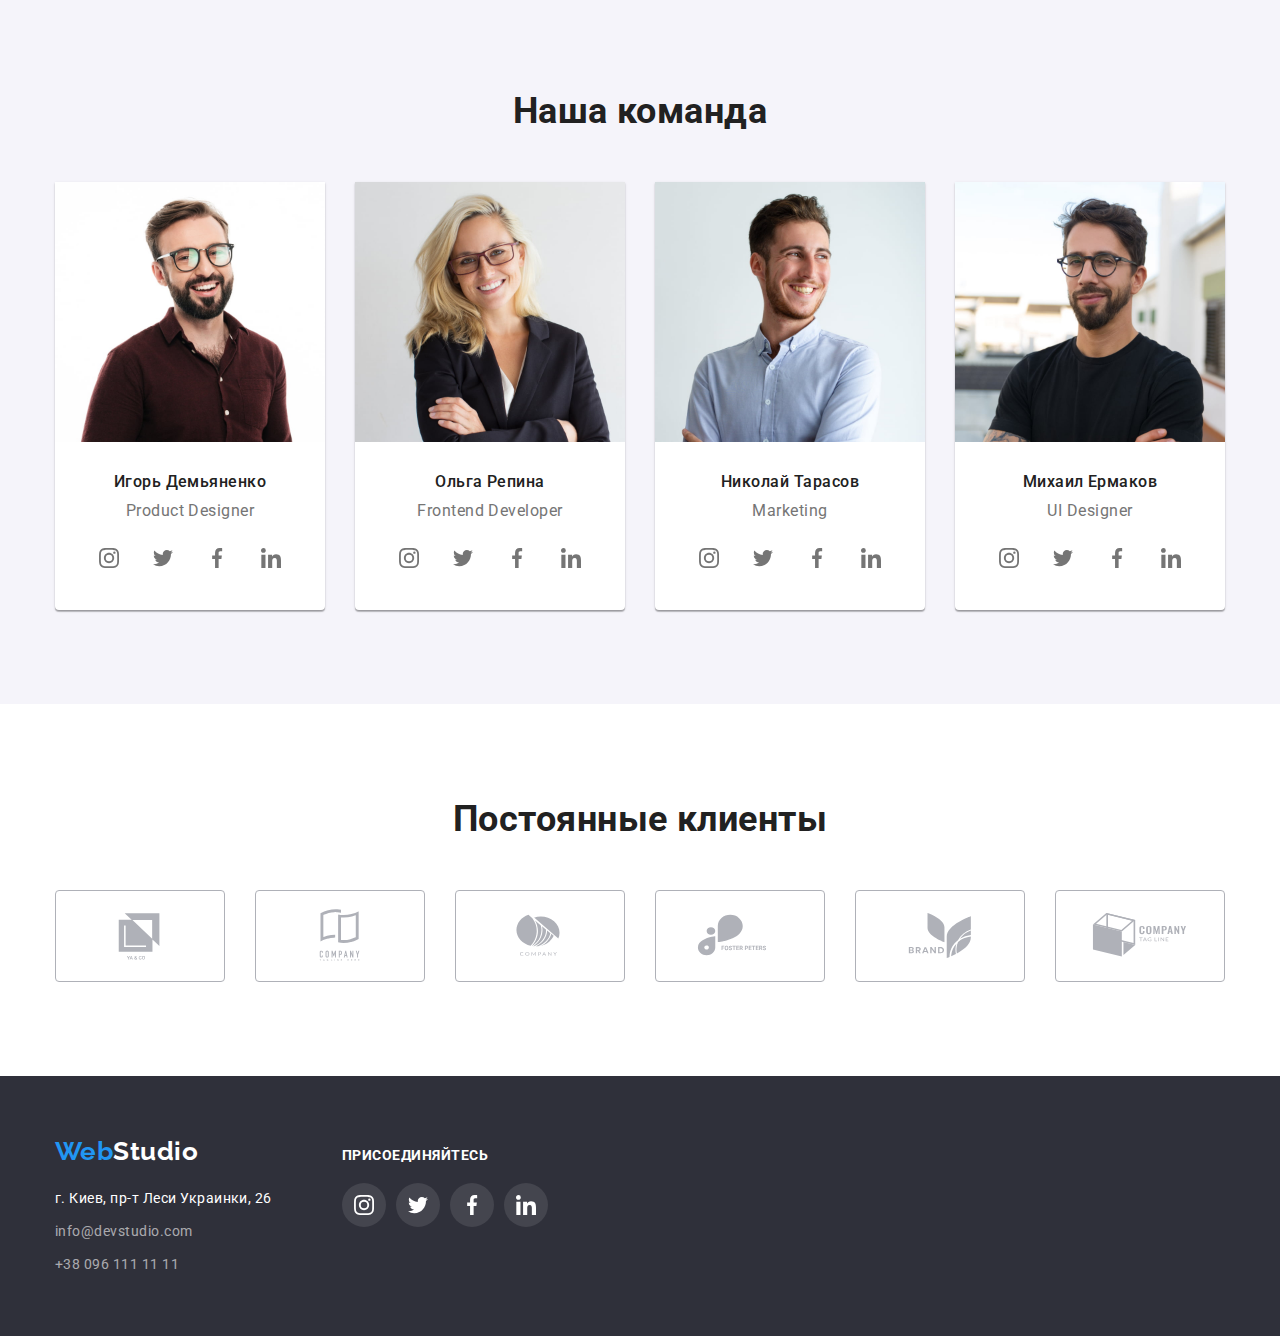
==== commit 4b3e4ce5: "правки после проверки дз" ====
--- a/index.html
+++ b/index.html
@@ -32,7 +32,7 @@
                     </li>
                     <li class="item">
                         <a class="contacts-link" href="tell:+380961111111">
-                            <svg class="contacts_icon" width="16" height="12">
+                            <svg class="contacts_icon" width="10" height="16">
                                 <use href="./images/icons.svg#telephone"></use>
                         </svg>+38 096 111 11 11</a></li>
                 </ul>
@@ -125,7 +125,8 @@
                                 <use href="./images/icons.svg#facebook"></use>
                             </svg></a>
                     </li>
-                    <li class="command-link-bg" href=""><a>
+                    <li>
+                        <a class="command-link-bg" href="">
                             <svg class="command-icon">
                                 <use href="./images/icons.svg#linkedin"></use>
                             </svg></a>
@@ -156,7 +157,8 @@
                                 <use href="./images/icons.svg#facebook"></use>
                             </svg></a>
                     </li>
-                    <li class="command-link-bg" href=""><a>
+                    <li>
+                        <a class="command-link-bg" href="">
                             <svg class="command-icon">
                                 <use href="./images/icons.svg#linkedin"></use>
                             </svg></a>
@@ -187,7 +189,8 @@
                                 <use href="./images/icons.svg#facebook"></use>
                             </svg></a>
                     </li>
-                    <li class="command-link-bg" href=""><a>
+                    <li>
+                        <a class="command-link-bg" href="">
                             <svg class="command-icon">
                                 <use href="./images/icons.svg#linkedin"></use>
                             </svg></a>
@@ -218,7 +221,8 @@
                                 <use href="./images/icons.svg#facebook"></use>
                             </svg></a>
                     </li>
-                    <li class="command-link-bg" href=""><a>
+                    <li>
+                        <a class="command-link-bg" href="">
                             <svg class="command-icon">
                                 <use href="./images/icons.svg#linkedin"></use>
                             </svg></a>
@@ -230,52 +234,52 @@
         </div>
     </section>
     <section class="clients section">
-        <h2 class="clients-title">Постоянные клиенты</h2>
-        <ul class="clients-link list">
-            <li>
-                <a class="clients-link-bg" href="">
-                    <svg class="clients-icon">
-                        <use href="./images/icons.svg#client1"></use>
-                    </svg></a>
-            </li>
-            <li>
-                <a class="clients-link-bg" href="">
-                    <svg class="clients-icon">
-                        <use href="./images/icons.svg#client2"></use>
-                    </svg></a>
-            </li>
-            <li>
-                <a class="clients-link-bg" href="">
-                    <svg class="clients-icon">
-                        <use href="./images/icons.svg#client3"></use>
-                    </svg></a>
-            </li>
-            <li>
-                <a class="clients-link-bg" href="">
-                    <svg class="clients-icon">
-                        <use href="./images/icons.svg#client4"></use>
-                    </svg></a>
-            </li>
-            <li>
-                <a class="clients-link-bg" href="">
-                    <svg class="clients-icon">
-                        <use href="./images/icons.svg#client5"></use>
-                    </svg></a>
-            </li>
-            <li>
-                <a class="clients-link-bg" href="">
-                    <svg class="clients-icon">
-                        <use href="./images/icons.svg#client6"></use>
-                    </svg></a>
-            </li>
-        </ul>
-
+        <div class="container">
+            <h2 class="clients-title">Постоянные клиенты</h2>
+            <ul class="clients-link list">
+                <li>
+                    <a class="clients-link-bg" href="">
+                        <svg class="clients-icon">
+                            <use href="./images/icons.svg#client1"></use>
+                        </svg></a>
+                </li>
+                <li>
+                    <a class="clients-link-bg" href="">
+                        <svg class="clients-icon">
+                            <use href="./images/icons.svg#client2"></use>
+                        </svg></a>
+                </li>
+                <li>
+                    <a class="clients-link-bg" href="">
+                        <svg class="clients-icon">
+                            <use href="./images/icons.svg#client3"></use>
+                        </svg></a>
+                </li>
+                <li>
+                    <a class="clients-link-bg" href="">
+                        <svg class="clients-icon">
+                            <use href="./images/icons.svg#client4"></use>
+                        </svg></a>
+                </li>
+                <li>
+                    <a class="clients-link-bg" href="">
+                        <svg class="clients-icon">
+                            <use href="./images/icons.svg#client5"></use>
+                        </svg></a>
+                </li>
+                <li>
+                    <a class="clients-link-bg" href="">
+                        <svg class="clients-icon">
+                            <use href="./images/icons.svg#client6"></use>
+                        </svg></a>
+                </li>
+            </ul>
+        </div>
     </section>
     <footer class="footer">
-        <div class="container">
-            <ul class="footer-main list">
-                <li>
-                    <a href="./index.html" lang="en" class="footer-logo list"><span class="logo-blue list">Web</span>Studio</a>
+        <div class="container footer-possittion">
+            <div>
+                <a href="./index.html" lang="en" class="footer-logo list"><span class="logo-blue list">Web</span>Studio</a>
                     <address class="address">
                         <ul class="footer-adress list">
                             <li><a class="footer-googlemaps list" href="https://goo.gl/maps/NU1bq5NP4mPZCGpFA" target="_blank"
@@ -285,8 +289,8 @@
                             <li><a class="footer-link list" href="tell:+380961111111">+38 096 111 11 11</a></li>
                         </ul>
                     </address>
-                </li>
-            <li class="social">
+                </div>
+            <div class="social">
                 <h2 class="social-title">ПРИСОЕДИНЯЙТЕСЬ</h2>
                     <address>
                         <ul class="social-link list">
@@ -297,7 +301,7 @@
                                     </svg></a>
                             </li>
                             <li>
-                                <a class="social-link-bg twitter" href="">
+                                <a class="social-link-bg" href="">
                                     <svg class="social-icon">
                                         <use href="./images/icons.svg#twitter"></use>
                                     </svg></a>
@@ -308,17 +312,16 @@
                                         <use href="./images/icons.svg#facebook"></use>
                                     </svg></a>
                             </li>
-                            <li class="social-link-bg" href=""><a>
+                            <li>
+                                <a class="social-link-bg" href="">
                                     <svg class="command-icon">
                                         <use href="./images/icons.svg#linkedin"></use>
                                     </svg></a>
                             </li>
                         </ul>
                     </address>
-                </li>
-            </ul>
-        </div>
-
+                </div>
+            </div>
     </footer>
 </body>
 </html>--- a/css/styles.css
+++ b/css/styles.css
@@ -73,6 +73,9 @@
 
 .header {
     border-bottom: 1px solid #ECECEC;
+    max-width: 1600px;
+    margin-left: auto;
+    margin-right: auto;
 }
 
 .main-head {
@@ -120,6 +123,8 @@
 }
 
 .contacts-link {
+    display: flex;
+    text-align: center;
     padding-top: 32px;
     padding-bottom: 31px;
     font-weight: 500;
@@ -172,12 +177,23 @@
 .portfolio-button:hover {
     background-color: var(--accent-color);
     color: var(--primary-white);
+    box-shadow: 0px 3px 1px rgba(0, 0, 0, 0.1),
+    0px 1px 2px rgba(0, 0, 0, 0.08),
+    0px 2px 2px rgba(0, 0, 0, 0.12);
 }
 
 .portfolio-main {
     display: flex;
     margin-top: 50px;
     flex-wrap: wrap;
+    
+}
+
+.portfolio-link:hover,.portfolio-link:focus {
+    display: block;
+    box-shadow: 0px 1px 1px rgba(0, 0, 0, 0.12),
+    0px 4px 4px rgba(0, 0, 0, 0.06),
+    1px 4px 6px rgba(0, 0, 0, 0.16);
 }
 
 .portfolio-main-pad {
@@ -215,9 +231,9 @@
 }
 
 .footer {
-    background-color: var(--background-color);
     padding-top: 60px;
     padding-bottom: 60px;
+    background-color: var(--background-color);
 }
 
 .footer-adress li:not(:first-child) {
@@ -269,6 +285,9 @@
     margin-left: auto;
     margin-right: auto;
     background-image: linear-gradient(to right, rgba(47, 48, 58, 0.4), rgba(47, 48, 58, 0.4)), url(../images/bg.jpg);
+    background-position: center;
+    background-size: cover;
+    background-repeat: no-repeat;
 }
 
 .main-title {
@@ -361,6 +380,9 @@
 }
 
 .command {
+    max-width: 1600px;
+    margin-left: auto;
+    margin-right: auto;
     background-color: var(--second-bg);
 }
 
@@ -410,8 +432,7 @@
 
 .command-link {
     display: flex;
-    padding-top: 16px;
-    margin: 0;
+    margin-top: 16px;
     justify-content: center;
 }
 
@@ -436,7 +457,7 @@
     fill: var(--primary-text-color);
 }
 
-.command-link-bg:hover {
+.command-link-bg:hover,.command-link-bg:focus {
     fill: var(--primary-white);
     background-color: #2196F3;
 }
@@ -451,10 +472,7 @@
 
 .clients-link {
     display: flex;
-    padding: 0;
     margin-top: 50px;
-    margin-bottom: 0;
-    justify-content: center;
 }
 
 .clients-link-bg {
@@ -480,7 +498,7 @@
     margin-right: 30px;
 }
 
-.clients-link-bg:hover {
+.clients-link-bg:hover,.clients-link-bg:focus {
     fill: var(--accent-color);
     border-color: var(--accent-color);
 }
@@ -495,13 +513,11 @@
     Font-size: 14px;
     Line-height: 16px;
     color: var(--primary-white);
-    margin-top: 12px;
-}
-
-.footer-main {
-    display: flex;
-    text-align: left;
-    justify-content: flex-start;
+}
+
+.footer-possittion {
+    display: flex;
+    align-items: baseline;
 }
 
 .social {
@@ -537,6 +553,21 @@
     background-color: rgba(255, 255, 255, 0.1);
 }
 
-.twitter {
+.social-link-bg:hover,.social-link-bg:focus {
     background-color: var(--accent-color);
+}
+
+.overlay-fourth {
+    max-width: 1600px;
+    margin-left: auto;
+    margin-right: auto;
+    background-color: var(--background-color);
+
+}
+
+.overlay-third {
+    max-width: 1600px;
+    margin-left: auto;
+    margin-right: auto;
+    background-color: var(--background-color);
 }